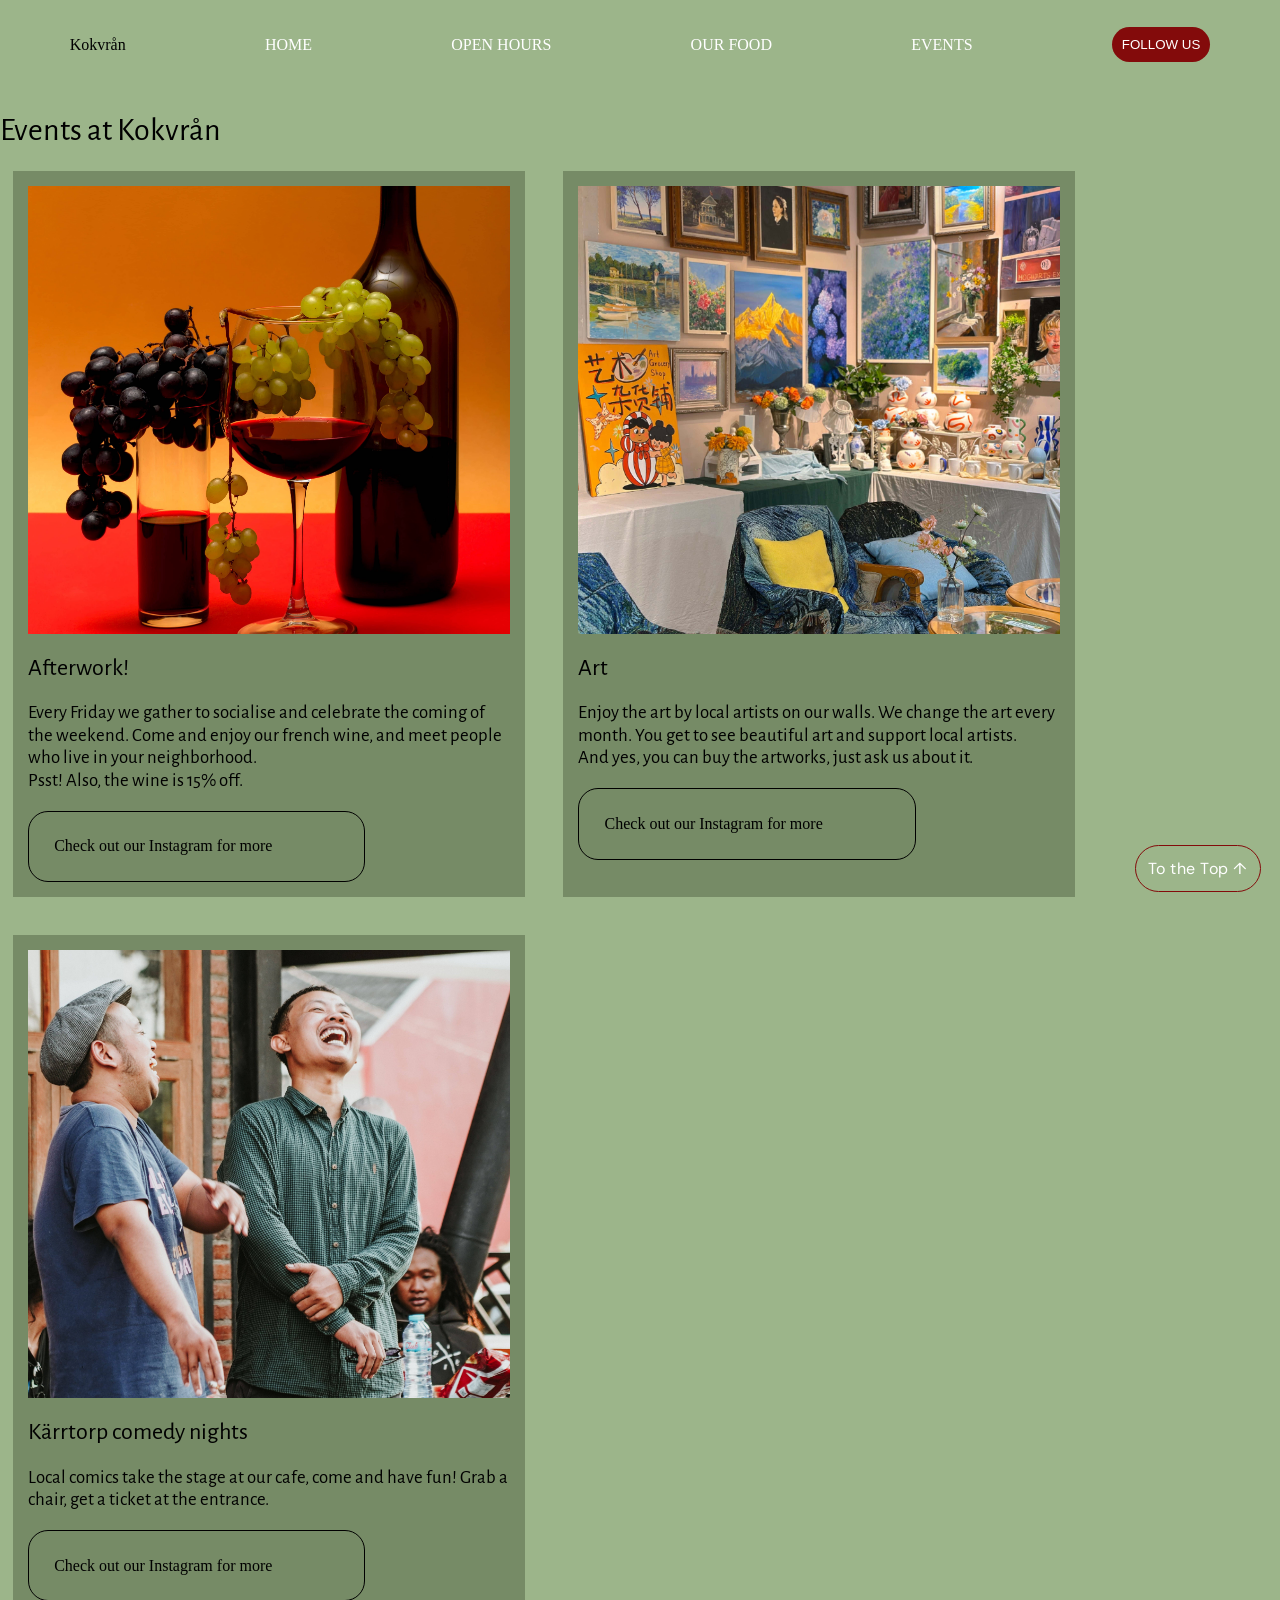
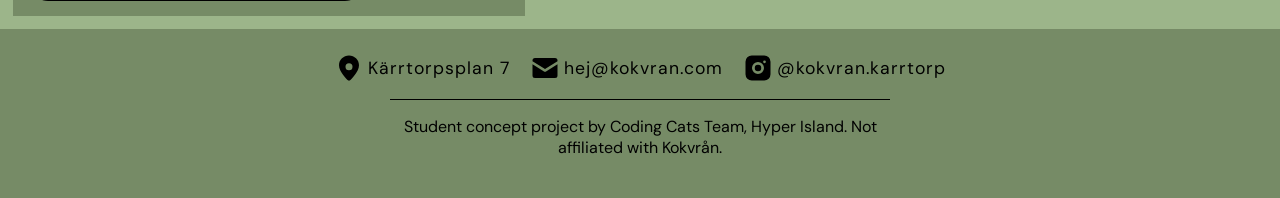
==== events.html @ 081c11fe "[ai]Fix the bug with the mobile nav bar I have used Perplexity AI to check the code and see why the " ====
<!doctype html>
<html lang="en">
  <head>
    <meta charset="UTF-8" />
    <meta name="viewport" content="width=device-width, initial-scale=1.0" />
    <meta name="robots" content="noindex" />
    <link rel="stylesheet" href="styles.css" />
    <title>Events at Kokvran</title>
  </head>
  <body>
    <!-- Mobile Nav bar  -->
    <nav id="mobile-nav">
      <img
        class="menu_hamburger"
        id="menu_hamburger"
        src="images/hamburger_menu.svg"
        alt="hamburger menu icon"
      />
      <div class="mobile-nav-container" id="mobile-nav-container">
        <button id="close">
          <img src="images/close.svg" alt="a close icon" />
        </button>
        <a href="index.html">HOME</a>
        <hr />
        <a id="open_hours" href="#openinghours-anchor-link">OPEN HOURS</a>
        <a href="ourfood.html">OUR FOOD</a>
        <a href="events.html">EVENTS</a>
        <a
          class="social-media-link"
          href="https://www.instagram.com/kokvran.karrtorp/"
          target="_blank"
          >INSTAGRAM</a
        >
        <p>
          Kärrtorpsplan 7<br />
          hej@kokvran.com
        </p>
      </div>
    </nav>
    <!-- Mobile Nav bar  -->

    <!-- Desktop Nav bar  -->
    <nav id="desktop-nav">
      <span>Kokvrån</span>
      <a href="index.html">HOME</a>
      <a href="index.html#openinghours-anchor-link">OPEN HOURS</a>
      <a href="ourfood.html">OUR FOOD</a>
      <a href="events.html">EVENTS</a>
      <button>
        <a href="https://www.instagram.com/kokvran.karrtorp/" target="_blank"
          >FOLLOW US</a
        >
      </button>
    </nav>
    <!-- Desktop Nav bar  -->
    <h1>Events at Kokvrån</h1>
    <div class="container">
      <!-- card one -->
      <div class="card">
        <img
          src="images/wine.jpg"
          alt="a photo of the wine bottle, grapes and a wine glass with a colorful orange background"
        />
        <h2>Afterwork!</h2>
        <h3>
          Every Friday we gather to socialise and celebrate the coming of the
          weekend. Come and enjoy our french wine, and meet people who live in
          your neighborhood.<br />
          Psst! Also, the wine is 15% off.
        </h3>
        <a href="https://www.instagram.com/kokvran.karrtorp/" target="_blank"
          >Check out our Instagram for more</a
        >
      </div>
      <!-- card two -->
      <div class="card">
        <img
          src="images/art.jpg"
          alt="a photo of the room wall with a lot of artworks on it"
        />
        <h2>Art</h2>
        <h3>
          Enjoy the art by local artists on our walls. We change the art every
          month. You get to see beautiful art and support local artists.
          <br />And yes, you can buy the artworks, just ask us about it.
        </h3>
        <a href="https://www.instagram.com/kokvran.karrtorp/" target="_blank"
          >Check out our Instagram for more</a
        >
      </div>
      <!-- card three -->
      <div class="card">
        <img src="images/comedy.jpg" alt="a photo of a man laughing" />
        <h2>Kärrtorp comedy nights</h2>
        <h3>
          Local comics take the stage at our cafe, come and have fun! Grab a
          chair, get a ticket at the entrance.
        </h3>
        <a href="https://www.instagram.com/kokvran.karrtorp/" target="_blank"
          >Check out our Instagram for more</a
        >
      </div>
    </div>
    <div class="top">
      <a
        href="#"
        aria-label="Go to the top of the page"
        class="btn btn--secondary"
        >To the Top &#8593;</a
      >
    </div>
    <footer>
      <div class="section-container">
        <ul class="social-group">
          <li>
            <a
              class="contact"
              href="https://www.google.com/maps/search/?api=1&query=K%C3%A4rrtorpsplan+7+Stockholm"
              target="_blank"
              rel="noopener noreferrer"
            >
              <svg
                class="contact__icon"
                viewBox="0 0 24 24"
                aria-hidden="true"
                focusable="false"
              >
                <path
                  d="M12 2C7.6 2 4 5.4 4 9.7c0 5.2 6.2 11.2 7.2 12.1.5.4 1.1.4 1.6 0C13.8 20.9 20 14.9 20 9.7 20 5.4 16.4 2 12 2Zm0 6.2a2.8 2.8 0 1 1 0 5.6 2.8 2.8 0 0 1 0-5.6Z"
                />
              </svg>
              <span class="text">Kärrtorpsplan 7</span>
            </a>
          </li>

          <li>
            <a class="contact" href="mailto:hej@kokvran.com">
              <svg
                class="contact__icon"
                viewBox="0 0 24 24"
                aria-hidden="true"
                focusable="false"
              >
                <path
                  d="M4 4h16a2 2 0 0 1 2 2v.5l-10 6.2L2 6.5V6a2 2 0 0 1 2-2Zm18 5-9.5 5.9a1 1 0 0 1-1 0L2 9v9a2 2 0 0 0 2 2h16a2 2 0 0 0 2-2V9Z"
                />
              </svg>
              <span class="text">hej@kokvran.com</span>
            </a>
          </li>

          <li>
            <a
              class="contact"
              href="https://www.instagram.com/kokvran.karrtorp"
              target="_blank"
              rel="noopener noreferrer"
            >
              <svg
                class="contact__icon"
                viewBox="0 0 24 24"
                aria-hidden="true"
                focusable="false"
              >
                <path
                  fill-rule="evenodd"
                  d="M7 2h10a5 5 0 0 1 5 5v10a5 5 0 0 1-5 5H7a5 5 0 0 1-5-5V7a5 5 0 0 1 5-5Zm5 5.2a4.8 4.8 0 1 0 0 9.6 4.8 4.8 0 0 0 0-9.6Zm0 2.2a2.6 2.6 0 1 1 0 5.2 2.6 2.6 0 0 1 0-5.2Zm5.2-3.5a1.1 1.1 0 1 0 0 2.2 1.1 1.1 0 0 0 0-2.2Z"
                />
              </svg>
              <span class="text">@kokvran.karrtorp</span>
            </a>
          </li>
        </ul>
        <p class="footer-note">
          Student concept project by Coding Cats Team, Hyper Island. Not
          affiliated with Kokvrån.
        </p>
      </div>
    </footer>
    <script src="script.js"></script>
  </body>
</html>
---- styles.css ----
:root {
  --background-green: #9cb58a;
  --kokvran-red: #830b0b;
  --text: #000000;

  --max-width: 1100px;

  --font-heading: "Alegreya Sans", sans-serif;
  --font-heading-weight: 400;
  --font-heading-style: normal;

  --font-header: "DM Sans", sans-serif;
  --font-header-weight: 400;
  --font-header-style: normal;
}




@font-face {
  font-family: "DM Sans";
  src: url("fonts/DMSans-Regular.ttf") format("truetype");
  font-weight: 400;
  font-style: normal;
  font-display: swap;
}

@font-face {
  font-family: "Alegreya Sans";
  src: url("fonts/AlegreyaSans-Regular.ttf") format("truetype");
  font-weight: 400;
  font-style: normal;
  font-display: swap;
}

html {
  scroll-behavior: smooth;
}

* {
  box-sizing: border-box;
}

a {
  text-decoration: none;
  color: inherit;
}

body {
  margin: 0;
  /* padding: 1rem; */
  background: var(--background-green);
  color: var(--text);
}

h1,
h2,
h3,
h4 {
  font-family: var(--font-heading);
  font-weight: var(--font-heading-weight);
  font-style: var(--font-heading-style);
  color: var(--text);
  line-height: 1.2;
}

.btn {
  font-family: "DM Sans";
  font-size: 16px;
  font-weight: 400;
  line-height: 24px;
  letter-spacing: 0.5px;
  background-color: var(--kokvran-red);
  border: 1px solid var(--kokvran-red);
  color: white;
  border-radius: 50px;
  padding: 12px;
}

.btn--secondary {
  background-color: transparent;
}

footer {
  font-size: 0.5rem;
}

events-page h1 {
    margin: 3vw;
    font-size: 1rem;
}
.card {
  height: clamp (fit-content, 30vw, 40vw);
  width: 40vw;
  background-color: #768b66;
  border: 2px solid #768b66;
  height: clamp (fit-content, 30vw, 40vw);
  width: 40vw;
  padding: 1vw;
}
.menu_hamburger {
    width: 7vw;
}
.card button {
  border: 2px solid black;
  background-color: transparent;
  border-radius: 20px;
  padding: 1.1vw;
}

.card img {
  width: 70%;
  object-fit: cover;
  display: flex;
}

.card a {
  text-decoration: none;
  color: var(--text);
  border: 1px solid black;
  border-radius: 20px;
  width: 70%;
  min-width: 20vw;
  padding: 2vw;
  display: flex;
  flex-direction: row;
}

.card a:hover {
    font-weight: bolder;
    border: 2px solid black;
}

.card img {
  width: 100%;
  height: 35vw;
  object-fit: cover;
}

    .top {
        position: fixed;
        bottom: 1rem;
        right: 1rem;
        font-size: 70%;
        letter-spacing: 1px;
        padding: 0.2rem 0.2rem;
        z-index: 10;
    }
.card {
  height: clamp (fit-content, 30vw, 40vw);
  width: 40vw;
  padding: 1vw;
}

/* Mobile Design */
@media (max-width: 768px) {


  .container {
    z-index: 60;
    display: grid;
    grid-template-columns: 1fr;
    flex-direction: row;
    gap: 3vw;
    height: fit-content;
    margin: 1vw;
    width: 100%;
  }
  .card {
    width: 95%;
    margin: 2vw;
  }
  h1 {
    font-size: 1.6rem;
  }

  nav {
    display: none;
  }

  #mobile-nav {
    height: 8vw;
    display: flex;
    justify-content: flex-end;
  }
  .mobile-nav-container {
    z-index: 60;
    font-family: var(--font-heading);
    flex-direction: column;
    display: none;
    padding: 0;
    margin: 0;
    position: absolute;
    height: 100%;
    width: 100%;
    background-color: var(--background-green);
    color: var(--kokvran-red);
    padding-left: 3vw;
    padding-top: 5vw;
  }
  .mobile-nav-container .social-media-link {
    background: var(--kokvran-red);
    border-radius: 20px;
    border: 2px solid var(--kokvran-red);
    color: white;
    font-family: inherit;
    width: fit-content;
    padding: 1vw;

  }
  .mobile-nav-container a {
    margin: 1vw;
  }

/* close icon */
  .mobile-nav-container #close {
    position: absolute;
    top: 0;
    right: 0;
    border: none;
    background: none;
    font-size: 3vw;
    padding-top: 5vw;
    padding-right: 3vw;
  }

  .mobile-nav-container p {
    color:#000000;
    margin-top: 7vw;
  }
  .mobile-nav-container hr {
    border: 1px solid var(--kokvran-red);
    width: 100%;
  }
}

/* Desktop Design */
@media (min-width: 760px) {
  /* Navigation bar */

    .container {
    display: flex;
    flex-direction: row;
    gap: 3vw;
    flex-wrap: wrap;
    height: fit-content;
    margin: 1vw;
  }

  #mobile-nav {
    display: none;
  }

  #desktop-nav {
    display: flex;
    flex-direction: row;
    justify-content: space-around;
    align-items: center;
    height: 7vw;
  }

  #desktop-nav button {
    background-color: var(--kokvran-red);
    border-radius: 20px;
    border-style: none;
    padding: 10px;
    color: white;
  }

  #desktop-nav a {
    color: var(--kokvran-red);
    text-decoration: none;
  }

  #desktop-nav a {
    color: white;
  }

  #desktop-nav p {
    padding: 0;
    margin: 0;
  }
  /* Navigation bar */
}

.section-container {
  padding: 0 15px;
}
.text,
.open-hours ul {
  font-family: "Alegreya Sans", sans-serif;
  font-size: 16px;
  font-weight: 400;
  line-height: 1.25;
  letter-spacing: 1px;
}
.open-hours,
.info {
  padding: 3rem 0 2rem;
}
.gallery {
  background: #768b66;
}
.gallery .section-container {
  display: flex;
  flex-direction: column;
  align-items: center;
  gap: 1rem;
}
.gallery .section-container img {
  max-width: 360px;
  width: 100%;
}

.open-hours ul {
  list-style-type: none;
  text-align: center;
  margin: 0;
  padding: 0;
  display: grid;
  grid-template-columns: 1fr;
  gap: 0.2rem;
  margin-bottom: 2rem;
  span {
    margin: 0.2rem auto;
    width: 30px;
    height: 1px;
    background-color: #000;
  }
}

.open-hours img {
  object-fit: cover;
  object-position: center;
  height: 200px;
  width: 100%;
  margin-bottom: -5px;
}

.open-hours {
  padding-bottom: 0;
}

footer {
  background: #768b66;
  padding: 1.5rem 0;
  font-family: "DM Sans", sans-serif;
}

.contact {
  display: flex;
  align-items: center;
  gap: 0.3rem;
}

.contact .text {
  font-size: 1.1rem;
  font-family: "DM Sans", sans-serif;
}

.social-group {
  display: flex;
  flex-direction: column;
  gap: 1.2rem;
  margin: 0 auto;
  padding: 0;
  justify-content: center;
  list-style-type: none;
  max-width: fit-content;
  svg {
    width: 30px;
    margin: auto;
    display: block;
    margin: 0;
  }
}

.footer-note {
  border-top: 1px solid black;
  padding-top: 1rem;
  max-width: 500px;
  text-align: center;
  margin-left: auto;
  margin-right: auto;
  font-size: 16px;
}

@media (min-width: 600px) {
  .gallery .section-container {
    display: grid;
    grid-template-columns: repeat(3, 1fr);
    gap: 1rem;
  }
  .text,
  .open-hours ul {
    font-size: 18px;
  }
  .social-group {
    flex-direction: row;
  }
}

@media (min-width: 1024px) {
  .section-container {
    max-width: 1100px;
    margin: 0 auto;
  }
  .text,
  .open-hours ul {
    font-size: 1.4rem;
  }
  .open-hours img {
    height: 300px;
  }
  .gallery .section-container {
    gap: 30px;
  }
  .info {
    padding: 5rem 0 4rem;
  }
  .open-hours {
    padding-top: 5rem;
  }
  .open-hours ul {
    margin-bottom: 4rem;
  }
}

.open {
    display: flex;
}
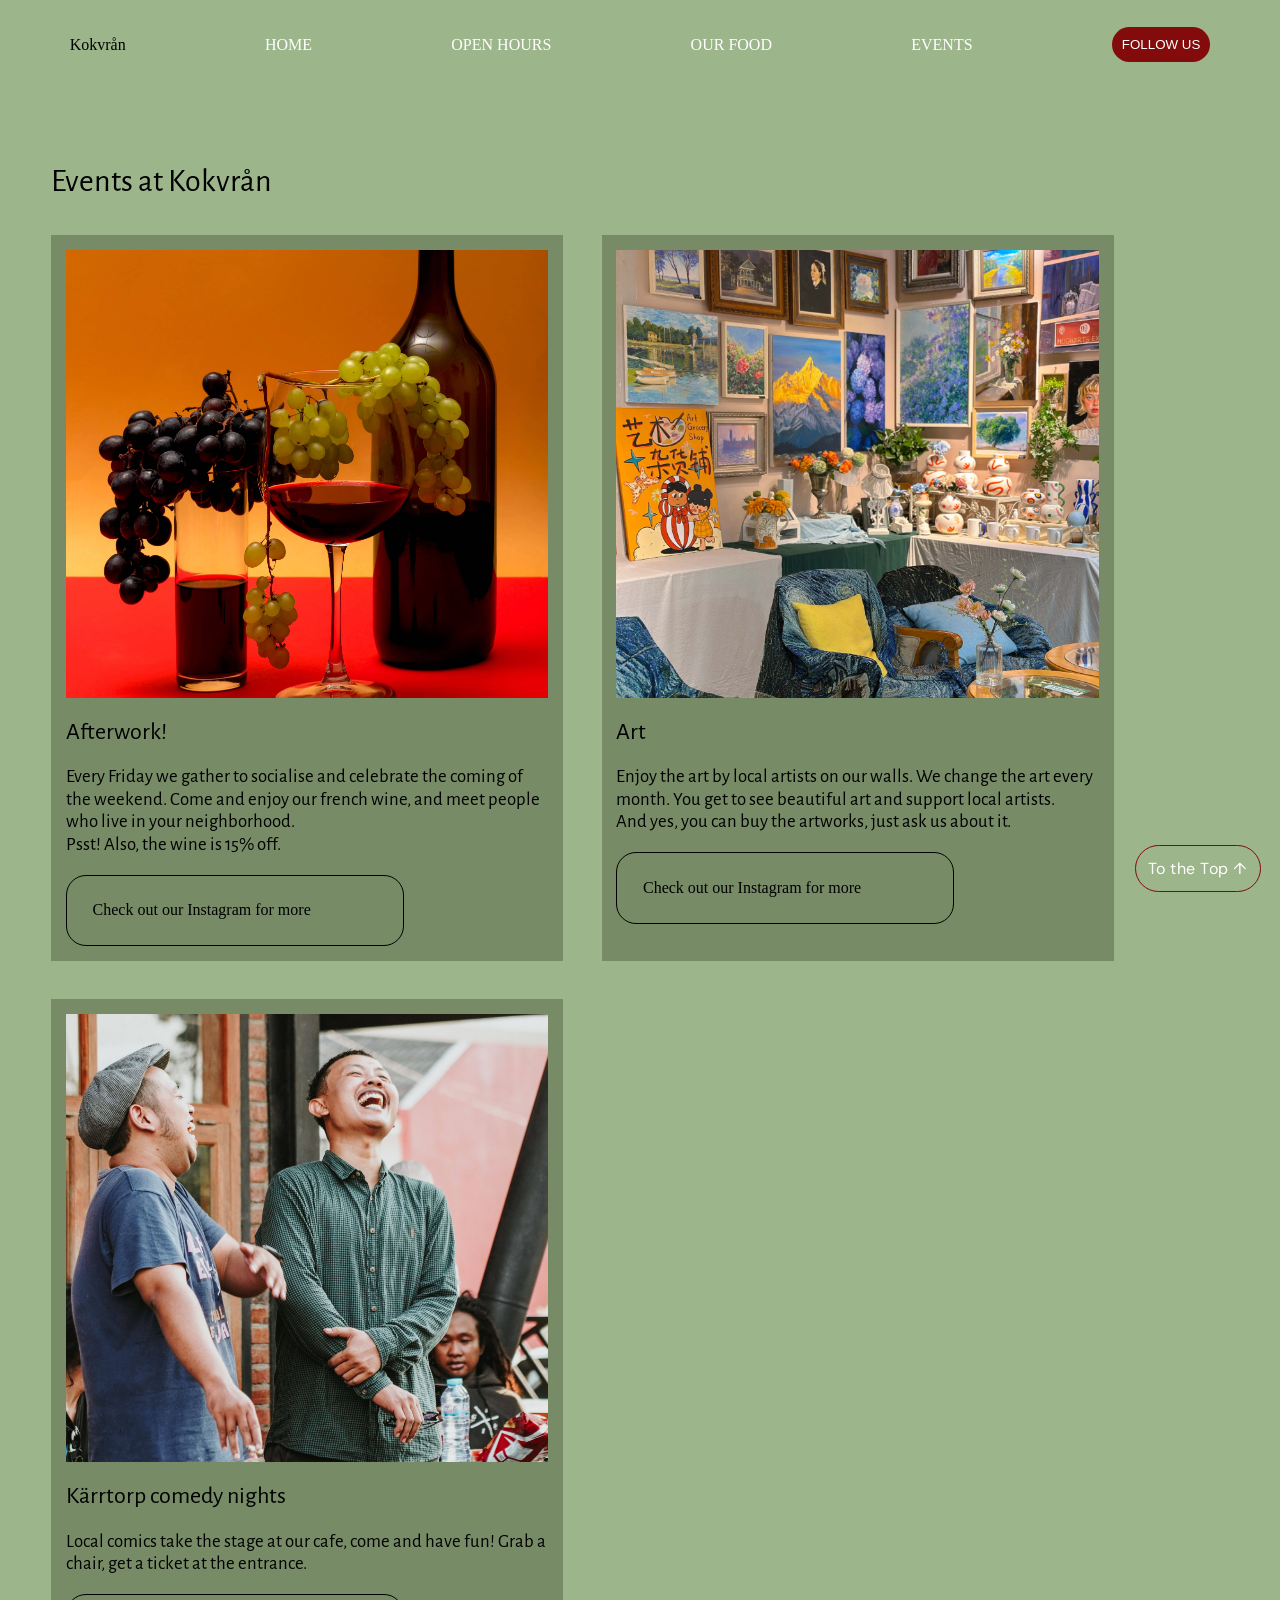
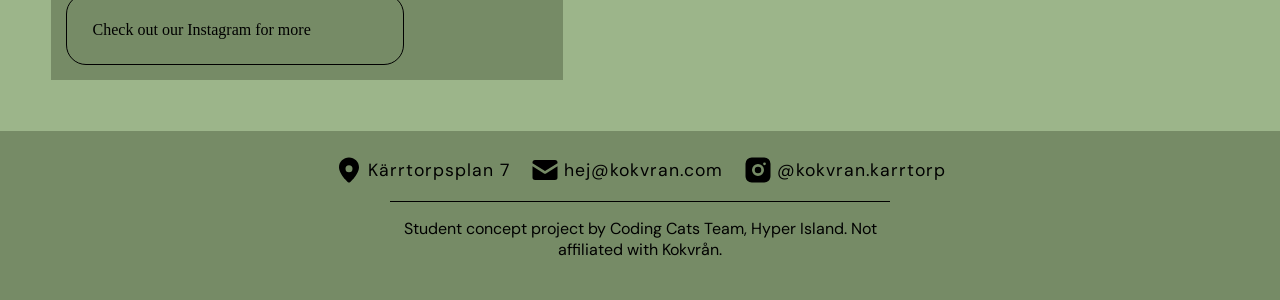
==== commit 48706d55: "[manual] added more padding in the Events section and made the hamburger menu bigger" ====
--- a/events.html
+++ b/events.html
@@ -5,6 +5,7 @@
     <meta name="viewport" content="width=device-width, initial-scale=1.0" />
     <meta name="robots" content="noindex" />
     <link rel="stylesheet" href="styles.css" />
+    <link rel="icon" type="image/x-icon" href="images/coffee.svg" />
     <title>Events at Kokvran</title>
   </head>
   <body>
@@ -53,54 +54,56 @@
       </button>
     </nav>
     <!-- Desktop Nav bar  -->
-    <h1>Events at Kokvrån</h1>
-    <div class="container">
-      <!-- card one -->
-      <div class="card">
-        <img
-          src="images/wine.jpg"
-          alt="a photo of the wine bottle, grapes and a wine glass with a colorful orange background"
-        />
-        <h2>Afterwork!</h2>
-        <h3>
-          Every Friday we gather to socialise and celebrate the coming of the
-          weekend. Come and enjoy our french wine, and meet people who live in
-          your neighborhood.<br />
-          Psst! Also, the wine is 15% off.
-        </h3>
-        <a href="https://www.instagram.com/kokvran.karrtorp/" target="_blank"
-          >Check out our Instagram for more</a
-        >
+    <main class="events-container">
+      <h1>Events at Kokvrån</h1>
+      <div class="container">
+        <!-- card one -->
+        <div class="card">
+          <img
+            src="images/wine.jpg"
+            alt="a photo of the wine bottle, grapes and a wine glass with a colorful orange background"
+          />
+          <h2>Afterwork!</h2>
+          <h3>
+            Every Friday we gather to socialise and celebrate the coming of the
+            weekend. Come and enjoy our french wine, and meet people who live in
+            your neighborhood.<br />
+            Psst! Also, the wine is 15% off.
+          </h3>
+          <a href="https://www.instagram.com/kokvran.karrtorp/" target="_blank"
+            >Check out our Instagram for more</a
+          >
+        </div>
+        <!-- card two -->
+        <div class="card">
+          <img
+            src="images/art.jpg"
+            alt="a photo of the room wall with a lot of artworks on it"
+          />
+          <h2>Art</h2>
+          <h3>
+            Enjoy the art by local artists on our walls. We change the art every
+            month. You get to see beautiful art and support local artists.
+            <br />And yes, you can buy the artworks, just ask us about it.
+          </h3>
+          <a href="https://www.instagram.com/kokvran.karrtorp/" target="_blank"
+            >Check out our Instagram for more</a
+          >
+        </div>
+        <!-- card three -->
+        <div class="card">
+          <img src="images/comedy.jpg" alt="a photo of a man laughing" />
+          <h2>Kärrtorp comedy nights</h2>
+          <h3>
+            Local comics take the stage at our cafe, come and have fun! Grab a
+            chair, get a ticket at the entrance.
+          </h3>
+          <a href="https://www.instagram.com/kokvran.karrtorp/" target="_blank"
+            >Check out our Instagram for more</a
+          >
+        </div>
       </div>
-      <!-- card two -->
-      <div class="card">
-        <img
-          src="images/art.jpg"
-          alt="a photo of the room wall with a lot of artworks on it"
-        />
-        <h2>Art</h2>
-        <h3>
-          Enjoy the art by local artists on our walls. We change the art every
-          month. You get to see beautiful art and support local artists.
-          <br />And yes, you can buy the artworks, just ask us about it.
-        </h3>
-        <a href="https://www.instagram.com/kokvran.karrtorp/" target="_blank"
-          >Check out our Instagram for more</a
-        >
-      </div>
-      <!-- card three -->
-      <div class="card">
-        <img src="images/comedy.jpg" alt="a photo of a man laughing" />
-        <h2>Kärrtorp comedy nights</h2>
-        <h3>
-          Local comics take the stage at our cafe, come and have fun! Grab a
-          chair, get a ticket at the entrance.
-        </h3>
-        <a href="https://www.instagram.com/kokvran.karrtorp/" target="_blank"
-          >Check out our Instagram for more</a
-        >
-      </div>
-    </div>
+    </main>
     <div class="top">
       <a
         href="#"
--- a/styles.css
+++ b/styles.css
@@ -85,10 +85,13 @@
   font-size: 0.5rem;
 }
 
-events-page h1 {
-    margin: 3vw;
-    font-size: 1rem;
-}
+.events-container{
+  padding: 3vw;
+}
+.events-container h1 {
+  padding: 1vw;
+}
+
 .card {
   height: clamp (fit-content, 30vw, 40vw);
   width: 40vw;
@@ -98,9 +101,7 @@
   width: 40vw;
   padding: 1vw;
 }
-.menu_hamburger {
-    width: 7vw;
-}
+
 .card button {
   border: 2px solid black;
   background-color: transparent;
@@ -154,10 +155,15 @@
 
 /* Mobile Design */
 @media (max-width: 768px) {
-
+.menu_hamburger {
+    position: absolute;
+    top: 1vw;
+    right: 3vw;
+    width: 9vw;
+}
 
   .container {
-    z-index: 60;
+    z-index: 60!important; 
     display: grid;
     grid-template-columns: 1fr;
     flex-direction: row;
@@ -184,7 +190,7 @@
     justify-content: flex-end;
   }
   .mobile-nav-container {
-    z-index: 60;
+    z-index: 60!important;
     font-family: var(--font-heading);
     flex-direction: column;
     display: none;
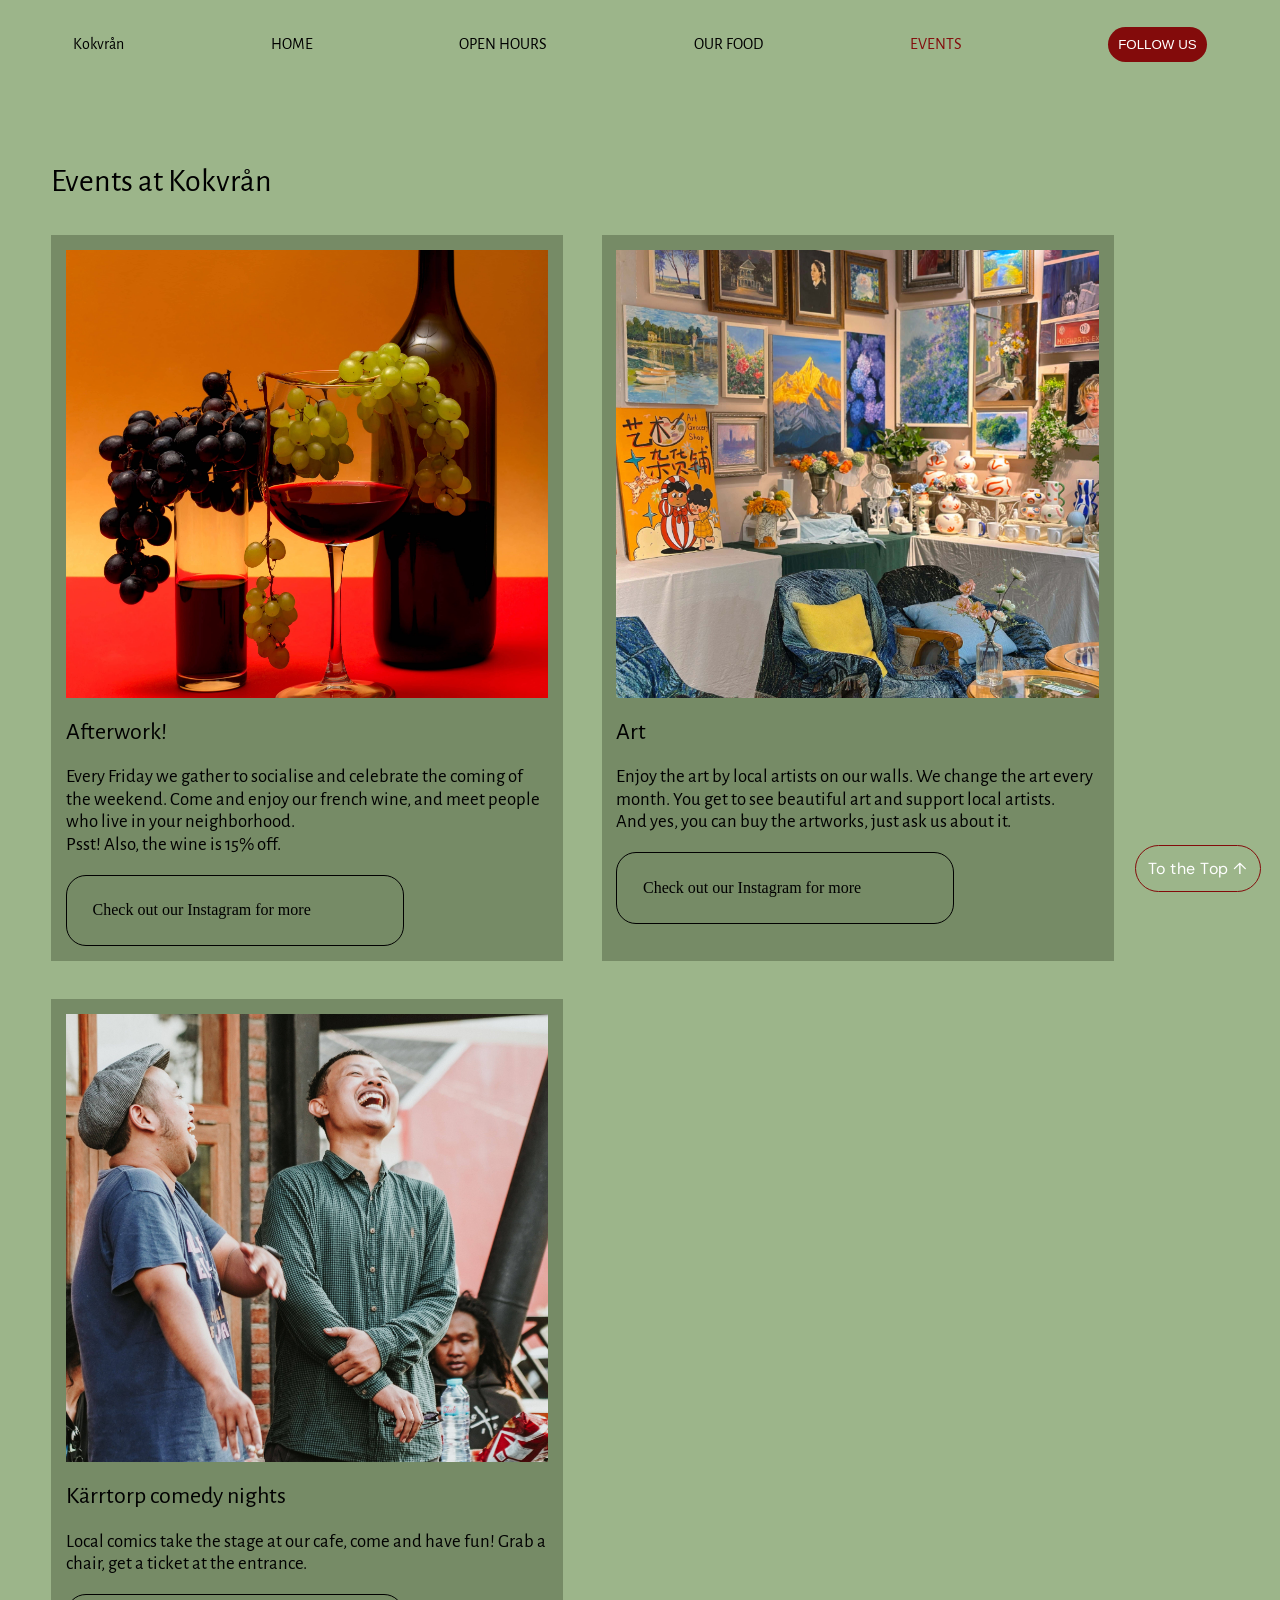
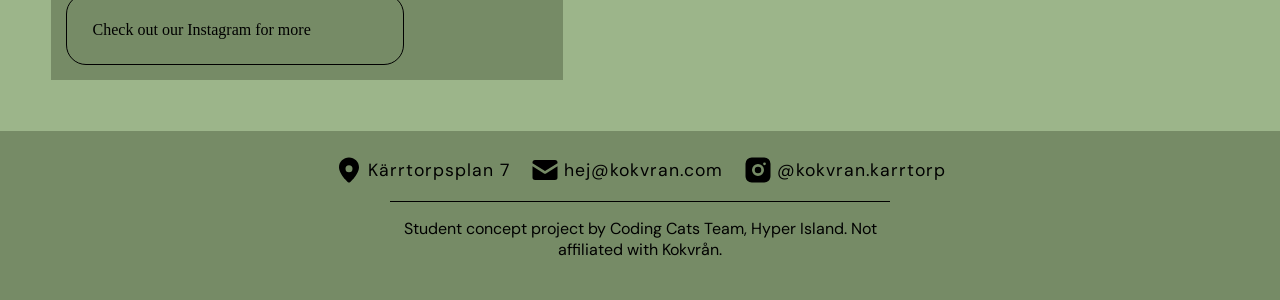
==== commit 5e9ad357: "[manual] added the selected nav menu page in the nav bar As per requirements" ====
--- a/events.html
+++ b/events.html
@@ -46,7 +46,7 @@
       <a href="index.html">HOME</a>
       <a href="index.html#openinghours-anchor-link">OPEN HOURS</a>
       <a href="ourfood.html">OUR FOOD</a>
-      <a href="events.html">EVENTS</a>
+      <a href="events.html" class="selected-nav-section">EVENTS</a>
       <button>
         <a href="https://www.instagram.com/kokvran.karrtorp/" target="_blank"
           >FOLLOW US</a
--- a/styles.css
+++ b/styles.css
@@ -258,6 +258,7 @@
   }
 
   #desktop-nav {
+    font-family: var(--font-heading);
     display: flex;
     flex-direction: row;
     justify-content: space-around;
@@ -273,20 +274,15 @@
     color: white;
   }
 
-  #desktop-nav a {
-    color: var(--kokvran-red);
-    text-decoration: none;
-  }
-
-  #desktop-nav a {
-    color: white;
-  }
-
   #desktop-nav p {
     padding: 0;
     margin: 0;
   }
   /* Navigation bar */
+}
+
+.selected-nav-section {
+  color: var(--kokvran-red);
 }
 
 .section-container {
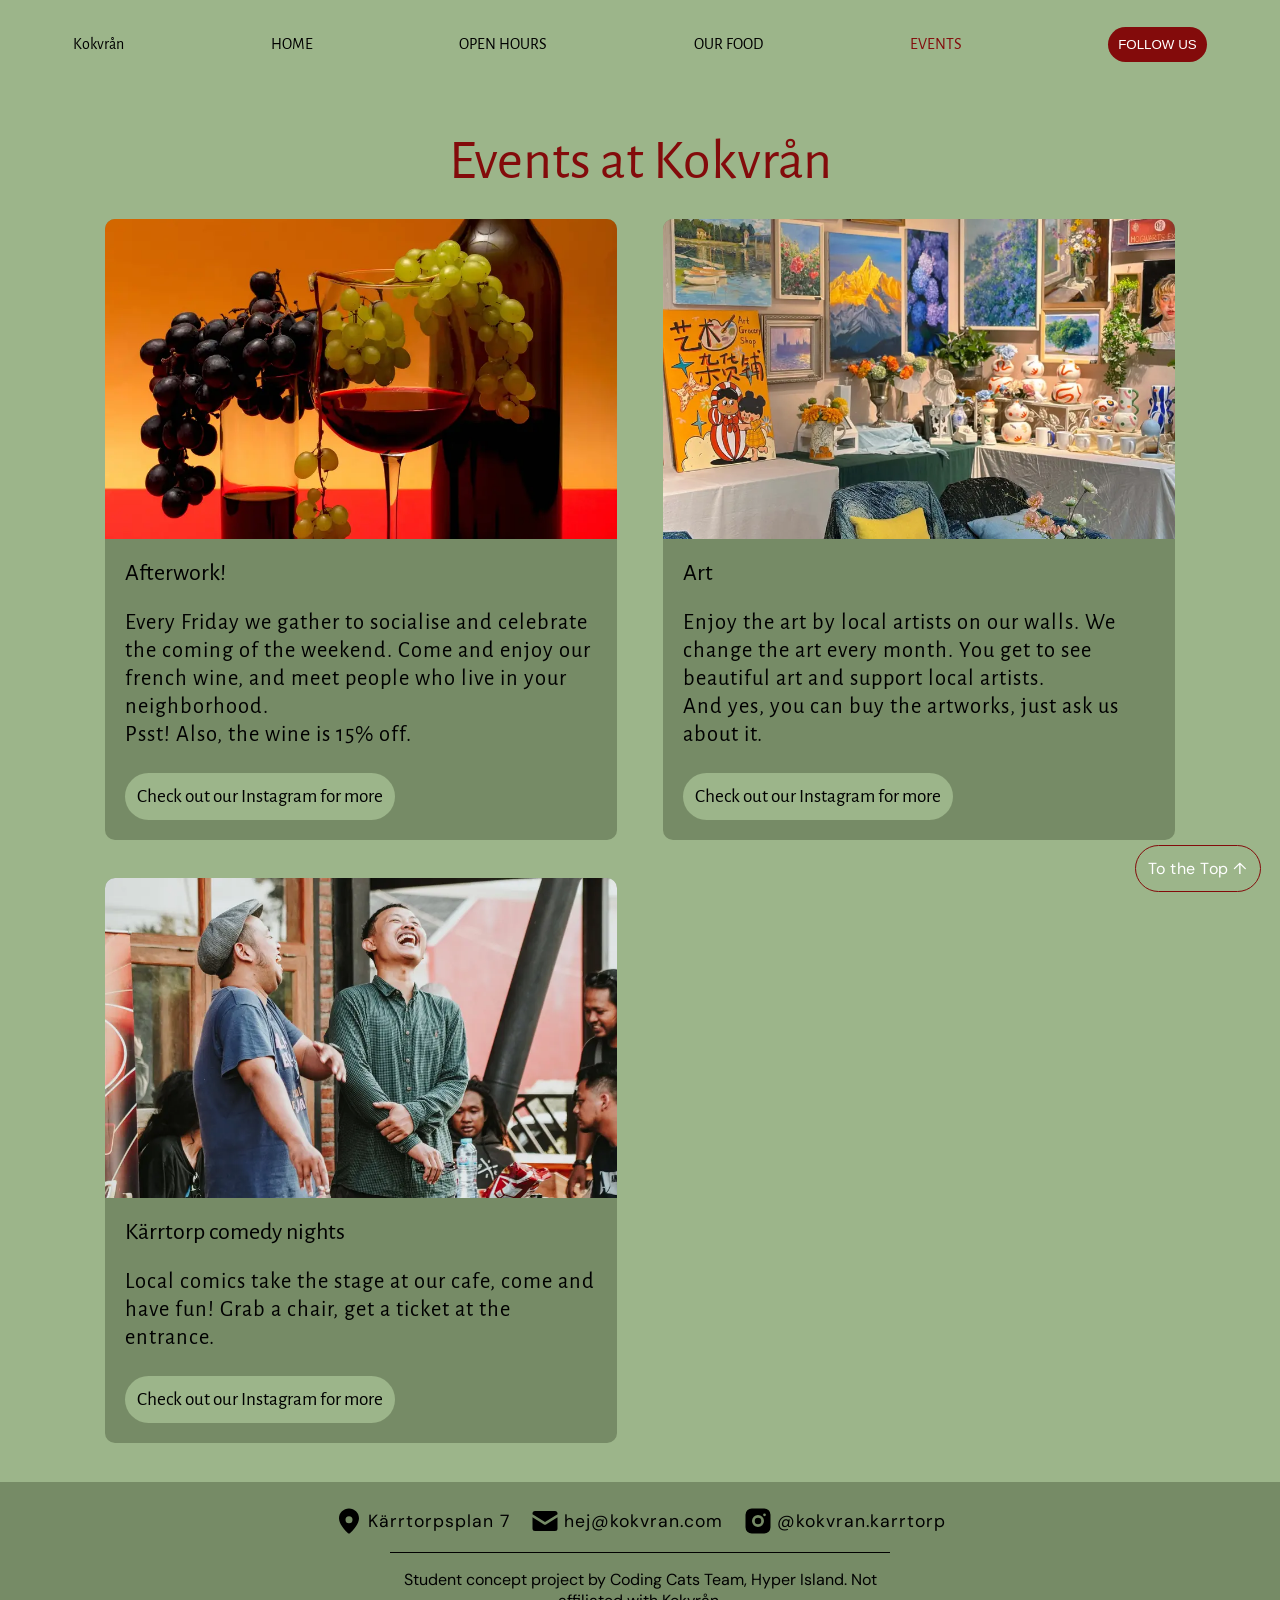
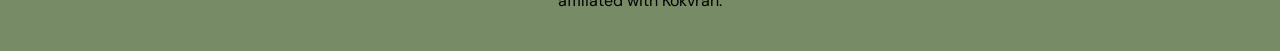
==== commit c7c9574e: "[manual] fix to event page" ====
--- a/events.html
+++ b/events.html
@@ -55,52 +55,61 @@
     </nav>
     <!-- Desktop Nav bar  -->
     <main class="events-container">
-      <h1>Events at Kokvrån</h1>
-      <div class="container">
-        <!-- card one -->
-        <div class="card">
-          <img
-            src="images/wine.jpg"
-            alt="a photo of the wine bottle, grapes and a wine glass with a colorful orange background"
-          />
-          <h2>Afterwork!</h2>
-          <h3>
-            Every Friday we gather to socialise and celebrate the coming of the
-            weekend. Come and enjoy our french wine, and meet people who live in
-            your neighborhood.<br />
-            Psst! Also, the wine is 15% off.
-          </h3>
-          <a href="https://www.instagram.com/kokvran.karrtorp/" target="_blank"
-            >Check out our Instagram for more</a
-          >
-        </div>
-        <!-- card two -->
-        <div class="card">
-          <img
-            src="images/art.jpg"
-            alt="a photo of the room wall with a lot of artworks on it"
-          />
-          <h2>Art</h2>
-          <h3>
-            Enjoy the art by local artists on our walls. We change the art every
-            month. You get to see beautiful art and support local artists.
-            <br />And yes, you can buy the artworks, just ask us about it.
-          </h3>
-          <a href="https://www.instagram.com/kokvran.karrtorp/" target="_blank"
-            >Check out our Instagram for more</a
-          >
-        </div>
-        <!-- card three -->
-        <div class="card">
-          <img src="images/comedy.jpg" alt="a photo of a man laughing" />
-          <h2>Kärrtorp comedy nights</h2>
-          <h3>
-            Local comics take the stage at our cafe, come and have fun! Grab a
-            chair, get a ticket at the entrance.
-          </h3>
-          <a href="https://www.instagram.com/kokvran.karrtorp/" target="_blank"
-            >Check out our Instagram for more</a
-          >
+      <div class="section-container">
+        <h1>Events at Kokvrån</h1>
+        <div class="container">
+          <!-- card one -->
+          <div class="card">
+            <img
+              src="images/wine.webp"
+              alt="a photo of the wine bottle, grapes and a wine glass with a colorful orange background"
+            />
+            <h2>Afterwork!</h2>
+            <h3>
+              Every Friday we gather to socialise and celebrate the coming of
+              the weekend. Come and enjoy our french wine, and meet people who
+              live in your neighborhood.<br />
+              Psst! Also, the wine is 15% off.
+            </h3>
+            <a
+              href="https://www.instagram.com/kokvran.karrtorp/"
+              target="_blank"
+              >Check out our Instagram for more</a
+            >
+          </div>
+          <!-- card two -->
+          <div class="card">
+            <img
+              src="images/art.webp"
+              alt="a photo of the room wall with a lot of artworks on it"
+            />
+            <h2>Art</h2>
+            <h3>
+              Enjoy the art by local artists on our walls. We change the art
+              every month. You get to see beautiful art and support local
+              artists.
+              <br />And yes, you can buy the artworks, just ask us about it.
+            </h3>
+            <a
+              href="https://www.instagram.com/kokvran.karrtorp/"
+              target="_blank"
+              >Check out our Instagram for more</a
+            >
+          </div>
+          <!-- card three -->
+          <div class="card">
+            <img src="images/comedy.webp" alt="a photo of a man laughing" />
+            <h2>Kärrtorp comedy nights</h2>
+            <h3>
+              Local comics take the stage at our cafe, come and have fun! Grab a
+              chair, get a ticket at the entrance.
+            </h3>
+            <a
+              href="https://www.instagram.com/kokvran.karrtorp/"
+              target="_blank"
+              >Check out our Instagram for more</a
+            >
+          </div>
         </div>
       </div>
     </main>
--- a/styles.css
+++ b/styles.css
@@ -13,9 +13,6 @@
   --font-header-weight: 400;
   --font-header-style: normal;
 }
-
-
-
 
 @font-face {
   font-family: "DM Sans";
@@ -85,96 +82,112 @@
   font-size: 0.5rem;
 }
 
-.events-container{
+.events-container {
   padding: 3vw;
 }
 .events-container h1 {
-  padding: 1vw;
+  font-size: clamp(2.2rem, 8vw, 3.5rem);
+  color: var(--kokvran-red);
+  margin: 0 0 1.5rem;
+  text-align: center;
 }
 
 .card {
-  height: clamp (fit-content, 30vw, 40vw);
   width: 40vw;
   background-color: #768b66;
-  border: 2px solid #768b66;
-  height: clamp (fit-content, 30vw, 40vw);
   width: 40vw;
-  padding: 1vw;
-}
-
-.card button {
-  border: 2px solid black;
-  background-color: transparent;
-  border-radius: 20px;
-  padding: 1.1vw;
-}
-
-.card img {
-  width: 70%;
-  object-fit: cover;
-  display: flex;
+  border-radius: 10px;
+  display: flex;
+  flex-direction: column;
+  font-family: var(--font-heading);
+  padding-bottom: 20px;
+}
+
+.card:hover {
+  box-shadow: 1px 1px 20px #768b66;
+  transform: scale(1.01);
 }
 
 .card a {
+  border: none;
+  font-size: 1.2rem;
   text-decoration: none;
-  color: var(--text);
-  border: 1px solid black;
-  border-radius: 20px;
-  width: 70%;
+  color: #000000;
+  background-color: #9cb58a;
+  border-radius: 25px;
+  width: fit-content;
   min-width: 20vw;
-  padding: 2vw;
+  padding: 12px;
+  margin: 0 20px;
   display: flex;
   flex-direction: row;
 }
 
 .card a:hover {
-    font-weight: bolder;
-    border: 2px solid black;
+  font-weight: bolder;
+  border: 1.5px solid var(--kokvran-red);
+  color: var(--kokvran-red);
+}
+
+.card h2 {
+  margin: 20px 0;
+  padding: 0 20px;
+}
+
+.card h3 {
+  padding: 0 20px;
+  margin-top: 0;
+  margin-bottom: 25px;
+  line-height: 1.25;
+  letter-spacing: 1px;
+  font-size: 16px;
 }
 
 .card img {
   width: 100%;
-  height: 35vw;
+  margin: 0;
+  padding: 0;
+  height: 25vw;
+  min-height: 200px;
   object-fit: cover;
-}
-
-    .top {
-        position: fixed;
-        bottom: 1rem;
-        right: 1rem;
-        font-size: 70%;
-        letter-spacing: 1px;
-        padding: 0.2rem 0.2rem;
-        z-index: 10;
-    }
+  border-radius: 10px 10px 0 0;
+}
+
+.top {
+  position: fixed;
+  bottom: 1rem;
+  right: 1rem;
+  font-size: 70%;
+  letter-spacing: 1px;
+  padding: 0.2rem 0.2rem;
+  z-index: 10;
+}
 .card {
-  height: clamp (fit-content, 30vw, 40vw);
   width: 40vw;
-  padding: 1vw;
+  border-radius: 10px;
 }
 
 /* Mobile Design */
 @media (max-width: 768px) {
-.menu_hamburger {
+  .menu_hamburger {
     position: absolute;
     top: 1vw;
     right: 3vw;
     width: 9vw;
-}
+  }
 
   .container {
-    z-index: 60!important; 
+    z-index: 60 !important;
     display: grid;
     grid-template-columns: 1fr;
     flex-direction: row;
     gap: 3vw;
     height: fit-content;
-    margin: 1vw;
+    justify-content: space-between;
     width: 100%;
   }
   .card {
-    width: 95%;
-    margin: 2vw;
+    width: 100%;
   }
   h1 {
     font-size: 1.6rem;
@@ -190,7 +203,7 @@
     justify-content: flex-end;
   }
   .mobile-nav-container {
-    z-index: 60!important;
+    z-index: 60 !important;
     font-family: var(--font-heading);
     flex-direction: column;
     display: none;
@@ -212,13 +225,12 @@
     font-family: inherit;
     width: fit-content;
     padding: 1vw;
-
   }
   .mobile-nav-container a {
     margin: 1vw;
   }
 
-/* close icon */
+  /* close icon */
   .mobile-nav-container #close {
     position: absolute;
     top: 0;
@@ -231,7 +243,7 @@
   }
 
   .mobile-nav-container p {
-    color:#000000;
+    color: #000000;
     margin-top: 7vw;
   }
   .mobile-nav-container hr {
@@ -244,13 +256,13 @@
 @media (min-width: 760px) {
   /* Navigation bar */
 
-    .container {
+  .container {
     display: flex;
     flex-direction: row;
     gap: 3vw;
     flex-wrap: wrap;
     height: fit-content;
-    margin: 1vw;
+    justify-content: space-between;
   }
 
   #mobile-nav {
@@ -426,8 +438,11 @@
   .open-hours ul {
     margin-bottom: 4rem;
   }
+  .card h3 {
+    font-size: 1.4rem;
+  }
 }
 
 .open {
-    display: flex;
-}+  display: flex;
+}
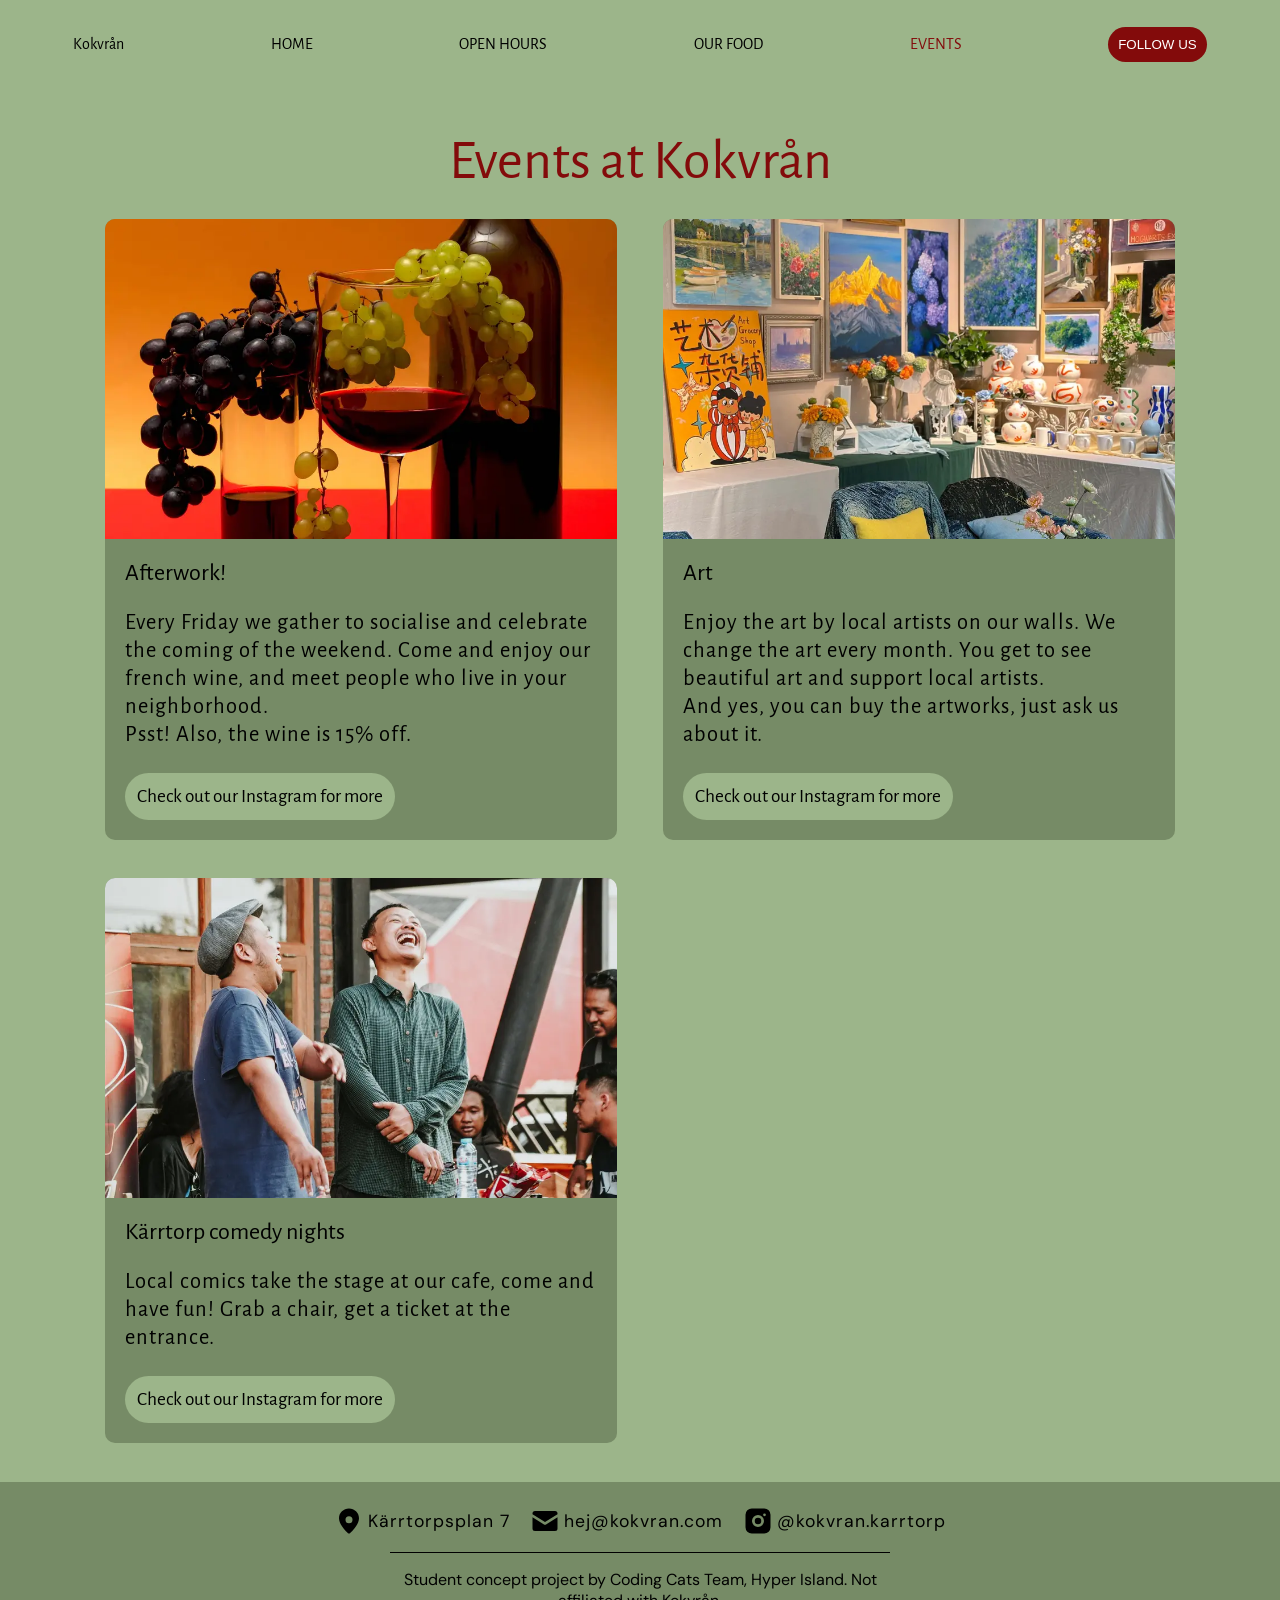
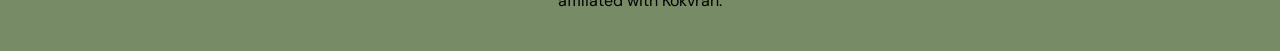
==== commit a628c844: "[manual] fix to top btn" ====
--- a/events.html
+++ b/events.html
@@ -113,11 +113,8 @@
         </div>
       </div>
     </main>
-    <div class="top">
-      <a
-        href="#"
-        aria-label="Go to the top of the page"
-        class="btn btn--secondary"
+    <div class="top" id="backToTop">
+      <a aria-label="Go to the top of the page" class="btn"
         >To the Top &#8593;</a
       >
     </div>
--- a/styles.css
+++ b/styles.css
@@ -161,7 +161,19 @@
   letter-spacing: 1px;
   padding: 0.2rem 0.2rem;
   z-index: 10;
-}
+  opacity: 0;
+  visibility: hidden;
+  transition:
+    opacity 0.3s ease,
+    visibility 0.3s ease,
+    background-color 0.2s;
+  cursor: pointer;
+  &.show {
+    opacity: 1;
+    visibility: visible;
+  }
+}
+
 .card {
   width: 40vw;
   border-radius: 10px;
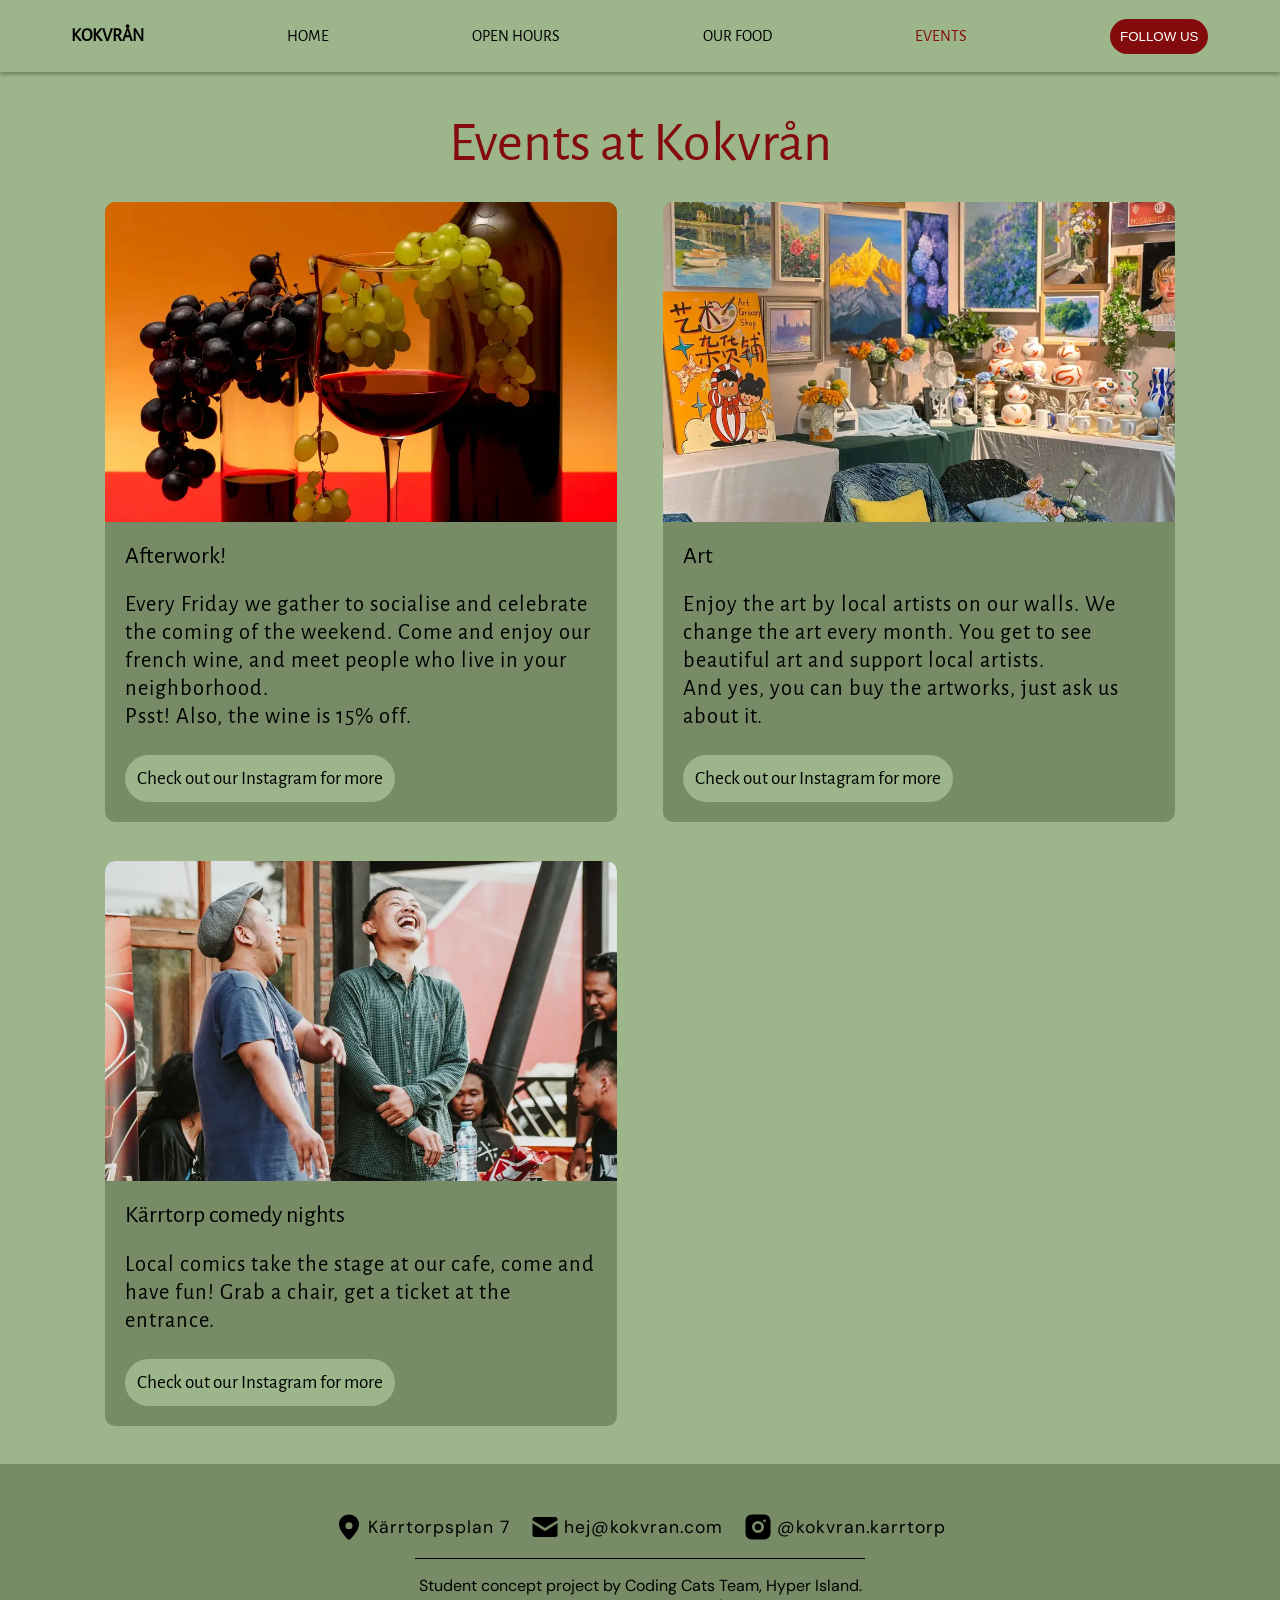
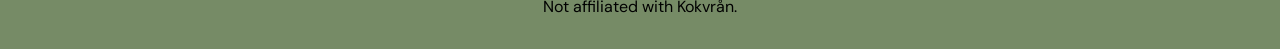
==== commit a4c41506: "[manual] fix the open hours bug and make the To The Top button text just an arrow" ====
--- a/events.html
+++ b/events.html
@@ -23,7 +23,7 @@
         </button>
         <a href="index.html">HOME</a>
         <hr />
-        <a id="open_hours" href="#openinghours-anchor-link">OPEN HOURS</a>
+        <a id="open_hours" href="index.html#openinghours-anchor-link">OPEN HOURS</a>
         <a href="ourfood.html">OUR FOOD</a>
         <a href="events.html">EVENTS</a>
         <a
@@ -115,7 +115,7 @@
     </main>
     <div class="top" id="backToTop">
       <a aria-label="Go to the top of the page" class="btn"
-        >To the Top &#8593;</a
+        >&#8593;</a
       >
     </div>
     <footer>
--- a/styles.css
+++ b/styles.css
@@ -182,10 +182,8 @@
 /* Mobile Design */
 @media (max-width: 768px) {
   .menu_hamburger {
-    position: absolute;
-    top: 1vw;
-    right: 3vw;
     width: 9vw;
+    margin-right: 10px;
   }
 
   .container {
@@ -210,9 +208,10 @@
   }
 
   #mobile-nav {
-    height: 8vw;
+    height: 8vh;
     display: flex;
     justify-content: flex-end;
+    box-shadow: 0px 3px 3px #768b66;
   }
   .mobile-nav-container {
     z-index: 60 !important;
@@ -287,7 +286,8 @@
     flex-direction: row;
     justify-content: space-around;
     align-items: center;
-    height: 7vw;
+    height: 8vh;
+    box-shadow: 0px 3px 3px #768b66;
   }
 
   #desktop-nav button {
@@ -301,6 +301,12 @@
   #desktop-nav p {
     padding: 0;
     margin: 0;
+  }
+
+  #desktop-nav span {
+    font-size: 18px;
+    text-transform: uppercase;
+    font-weight: 600;
   }
   /* Navigation bar */
 }
@@ -369,7 +375,7 @@
 
 footer {
   background: #768b66;
-  padding: 1.5rem 0;
+  padding: 3rem 0 1rem;
   font-family: "DM Sans", sans-serif;
 }
 
@@ -404,7 +410,7 @@
 .footer-note {
   border-top: 1px solid black;
   padding-top: 1rem;
-  max-width: 500px;
+  max-width: 450px;
   text-align: center;
   margin-left: auto;
   margin-right: auto;
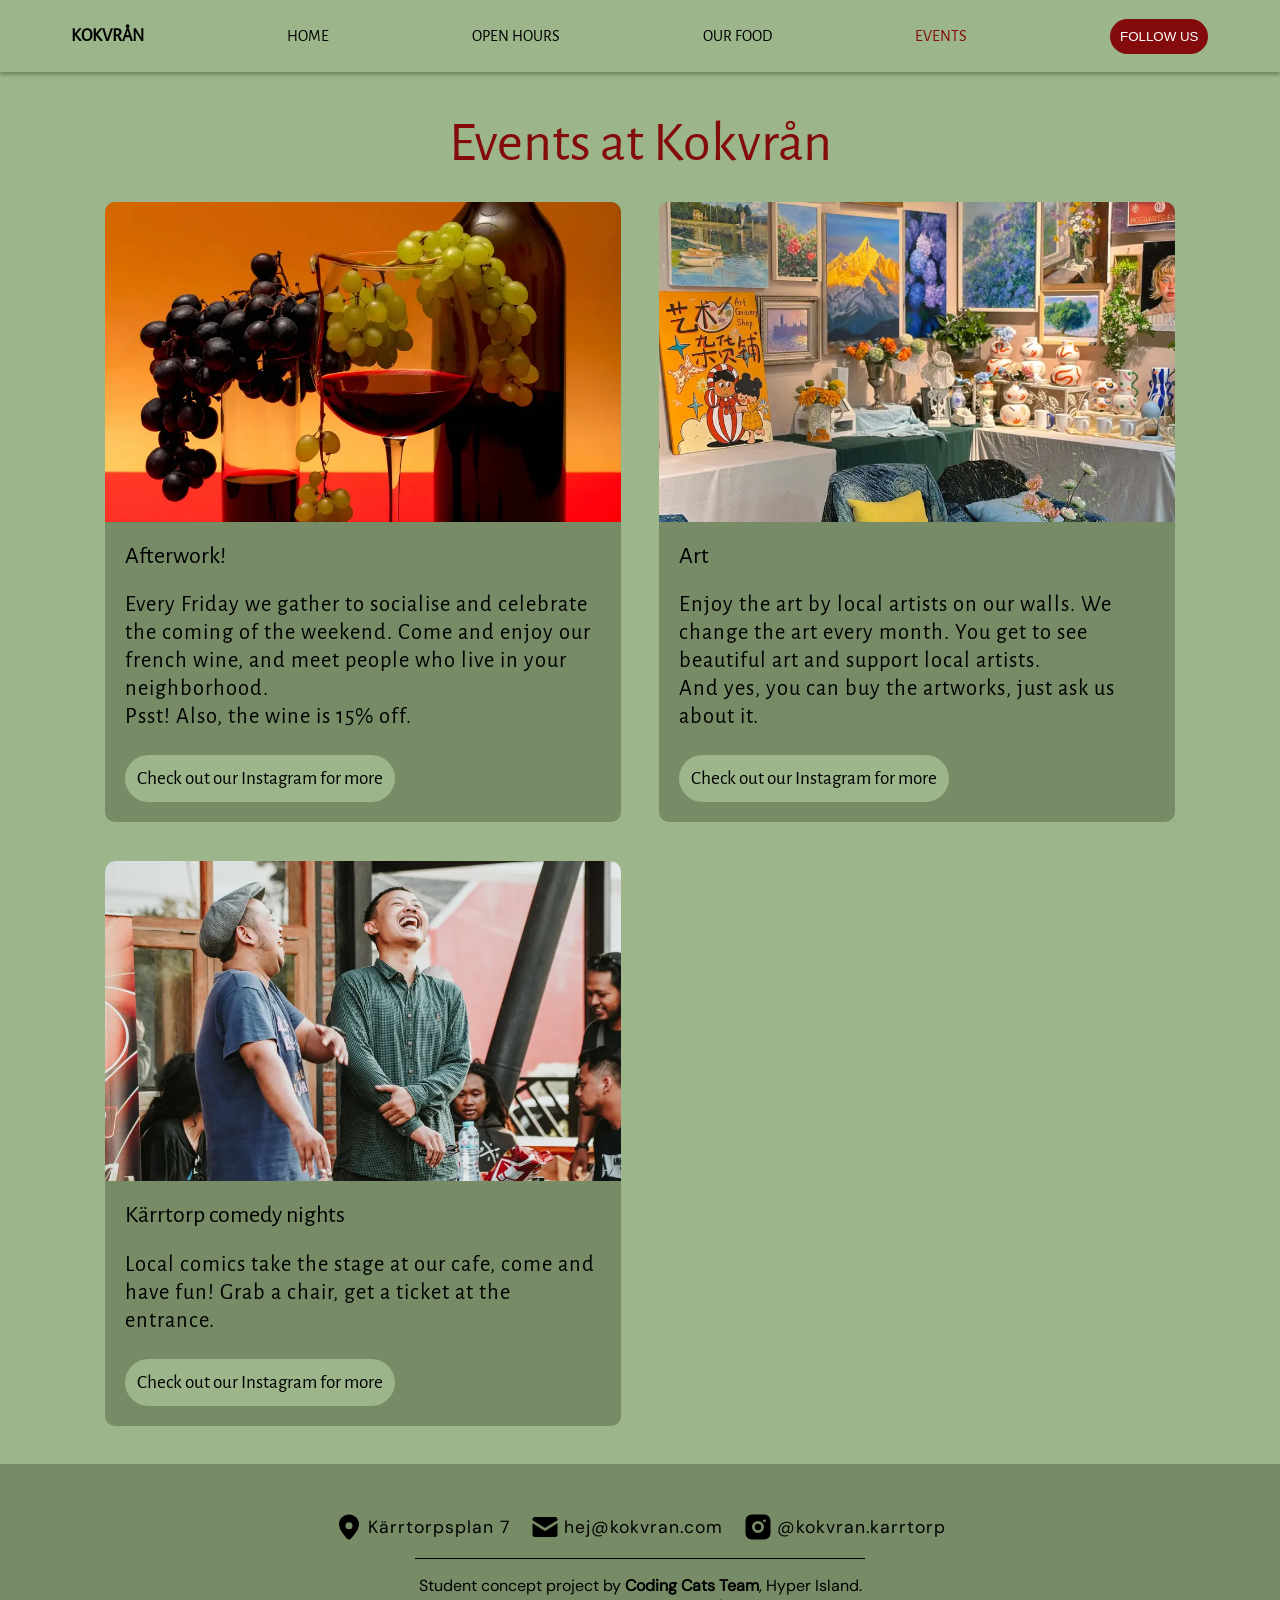
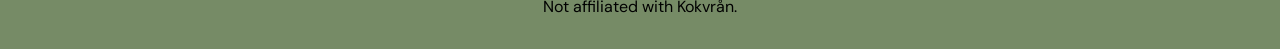
==== commit 593acc90: "[ai] Add Coding Cats webpage and corressponding links" ====
--- a/events.html
+++ b/events.html
@@ -23,7 +23,9 @@
         </button>
         <a href="index.html">HOME</a>
         <hr />
-        <a id="open_hours" href="index.html#openinghours-anchor-link">OPEN HOURS</a>
+        <a id="open_hours" href="index.html#openinghours-anchor-link"
+          >OPEN HOURS</a
+        >
         <a href="ourfood.html">OUR FOOD</a>
         <a href="events.html">EVENTS</a>
         <a
@@ -114,9 +116,7 @@
       </div>
     </main>
     <div class="top" id="backToTop">
-      <a aria-label="Go to the top of the page" class="btn"
-        >&#8593;</a
-      >
+      <a aria-label="Go to the top of the page" class="btn">&#8593;</a>
     </div>
     <footer>
       <div class="section-container">
@@ -181,8 +181,9 @@
           </li>
         </ul>
         <p class="footer-note">
-          Student concept project by Coding Cats Team, Hyper Island. Not
-          affiliated with Kokvrån.
+          Student concept project by
+          <a href="coding-cats.html" class="team-link">Coding Cats Team</a>,
+          Hyper Island. Not affiliated with Kokvrån.
         </p>
       </div>
     </footer>
--- a/styles.css
+++ b/styles.css
@@ -175,7 +175,7 @@
 }
 
 .card {
-  width: 40vw;
+  width: 100%;
   border-radius: 10px;
 }
 
@@ -268,7 +268,8 @@
   /* Navigation bar */
 
   .container {
-    display: flex;
+    display: grid;
+    grid-template-columns: 1fr 1fr;
     flex-direction: row;
     gap: 3vw;
     flex-wrap: wrap;
@@ -417,6 +418,19 @@
   font-size: 16px;
 }
 
+.team-link{
+    color: var(--fjord);
+    /* text-decoration: none; */
+    font-weight: 600;
+    transition: all .3s ease;
+    border-bottom: 1px solid transparent;
+}
+
+.team-link:hover{
+    color: var(--ink);
+    border-bottom-color: var(--ink);
+}
+
 @media (min-width: 600px) {
   .gallery .section-container {
     display: grid;
